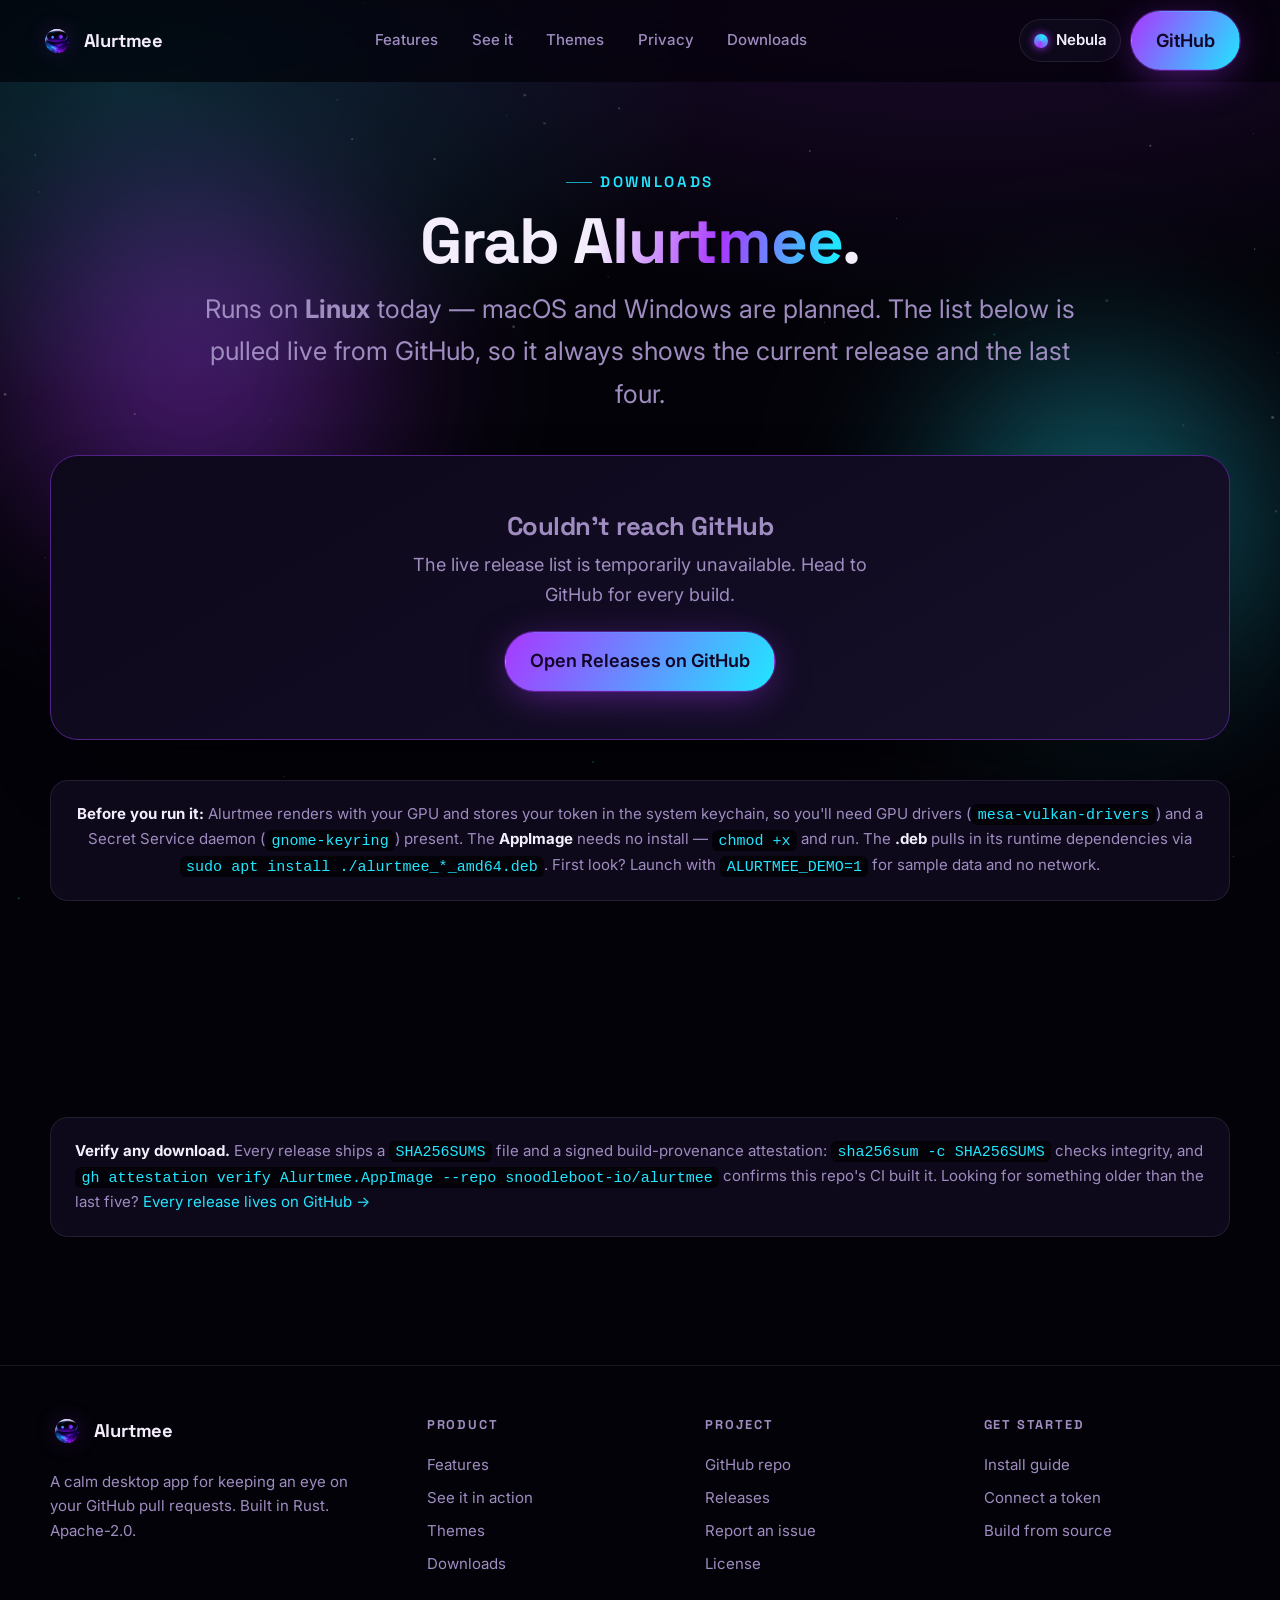
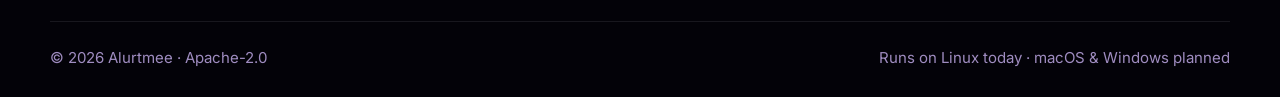
==== docs/downloads.html @ f8597722 "feat(site): add GitHub Pages marketing + downloads site A modern static site under docs/, themed on " ====
<!DOCTYPE html>
<html lang="en">
<head>
  <meta charset="UTF-8" />
  <meta name="viewport" content="width=device-width, initial-scale=1.0" />
  <title>Download Alurtmee — current &amp; previous versions</title>
  <meta name="description" content="Download Alurtmee for Linux — AppImage or .deb. Always shows the current release plus the last four versions, pulled live from GitHub." />
  <meta name="theme-color" content="#030208" />
  <link rel="icon" type="image/png" href="assets/img/logo-128.png" />
  <link rel="apple-touch-icon" href="assets/img/logo-128.png" />

  <meta property="og:type" content="website" />
  <meta property="og:title" content="Download Alurtmee" />
  <meta property="og:description" content="Grab the current release plus the last four versions — AppImage or .deb, for Linux." />
  <meta property="og:image" content="assets/img/logo.png" />

  <link rel="preconnect" href="https://fonts.googleapis.com" />
  <link rel="preconnect" href="https://fonts.gstatic.com" crossorigin />
  <link rel="preconnect" href="https://api.github.com" />
  <link href="https://fonts.googleapis.com/css2?family=Inter:wght@400;500;600;700&family=Space+Grotesk:wght@500;600;700&display=swap" rel="stylesheet" />
  <link rel="stylesheet" href="assets/css/styles.css" />
  <script src="assets/js/main.js" defer></script>
  <script src="assets/js/downloads.js" defer></script>
</head>
<body>
  <div class="cosmos" aria-hidden="true"></div>
  <canvas class="stars" aria-hidden="true"></canvas>

  <!-- ============ NAV ============ -->
  <header class="nav">
    <a class="brand" href="index.html" aria-label="Alurtmee home">
      <img src="assets/img/logo-128.png" alt="" />
      <span>Alurtmee</span>
    </a>
    <nav class="nav-links" aria-label="Primary">
      <a href="index.html#features">Features</a>
      <a href="index.html#showcase">See it</a>
      <a href="index.html#themes">Themes</a>
      <a href="index.html#privacy">Privacy</a>
      <a href="downloads.html" aria-current="page">Downloads</a>
    </nav>
    <div class="nav-actions">
      <details class="theme-switch">
        <summary aria-label="Switch theme">
          <span class="swatch" aria-hidden="true"></span>
          <span data-theme-label>Nebula</span>
        </summary>
        <div class="theme-menu" role="menu" aria-label="Theme">
          <button class="theme-opt" role="menuitemradio" data-theme-opt="nebula"><span class="dot" style="background:#030208"></span><span class="name">Nebula</span><svg class="check" width="16" height="16" viewBox="0 0 24 24" fill="none" stroke="currentColor" stroke-width="2.5" stroke-linecap="round" stroke-linejoin="round"><path d="M20 6 9 17l-5-5"/></svg></button>
          <button class="theme-opt" role="menuitemradio" data-theme-opt="aurora"><span class="dot" style="background:#080b0b"></span><span class="name">Aurora</span><svg class="check" width="16" height="16" viewBox="0 0 24 24" fill="none" stroke="currentColor" stroke-width="2.5" stroke-linecap="round" stroke-linejoin="round"><path d="M20 6 9 17l-5-5"/></svg></button>
          <button class="theme-opt" role="menuitemradio" data-theme-opt="velvet"><span class="dot" style="background:#0a080e"></span><span class="name">Velvet</span><svg class="check" width="16" height="16" viewBox="0 0 24 24" fill="none" stroke="currentColor" stroke-width="2.5" stroke-linecap="round" stroke-linejoin="round"><path d="M20 6 9 17l-5-5"/></svg></button>
          <button class="theme-opt" role="menuitemradio" data-theme-opt="synthwave"><span class="dot" style="background:#0a0710"></span><span class="name">Synthwave</span><svg class="check" width="16" height="16" viewBox="0 0 24 24" fill="none" stroke="currentColor" stroke-width="2.5" stroke-linecap="round" stroke-linejoin="round"><path d="M20 6 9 17l-5-5"/></svg></button>
          <button class="theme-opt" role="menuitemradio" data-theme-opt="voltage"><span class="dot" style="background:#020301"></span><span class="name">Voltage</span><svg class="check" width="16" height="16" viewBox="0 0 24 24" fill="none" stroke="currentColor" stroke-width="2.5" stroke-linecap="round" stroke-linejoin="round"><path d="M20 6 9 17l-5-5"/></svg></button>
          <button class="theme-opt" role="menuitemradio" data-theme-opt="ionix"><span class="dot" style="background:#03050b"></span><span class="name">Ionix</span><svg class="check" width="16" height="16" viewBox="0 0 24 24" fill="none" stroke="currentColor" stroke-width="2.5" stroke-linecap="round" stroke-linejoin="round"><path d="M20 6 9 17l-5-5"/></svg></button>
        </div>
      </details>
      <a class="btn btn-primary hide-sm" href="https://github.com/snoodleboot-io/alurtmee" target="_blank" rel="noopener">GitHub</a>
      <button class="nav-toggle" aria-label="Menu" aria-expanded="false">
        <svg viewBox="0 0 24 24" fill="none" stroke="currentColor" stroke-width="2" stroke-linecap="round"><path d="M4 7h16M4 12h16M4 17h16"/></svg>
      </button>
    </div>
  </header>

  <main>
    <section class="dl-hero wrap">
      <span class="eyebrow" style="justify-content:center">Downloads</span>
      <h1>Grab <span class="gradient-text">Alurtmee</span>.</h1>
      <p class="lede" style="margin-inline:auto">Runs on <b>Linux</b> today — macOS and Windows are planned. The list below is pulled live from GitHub, so it always shows the current release and the last four.</p>

      <!-- Current release (filled by downloads.js) -->
      <div class="dl-latest" id="dl-latest" aria-live="polite">
        <div style="padding:1.6rem;display:grid;gap:1rem">
          <div class="dl-skeleton" style="height:34px;width:240px"></div>
          <div class="dl-skeleton"></div>
        </div>
      </div>

      <!-- Requirements + verify -->
      <div class="dl-note">
        <strong style="color:var(--text)">Before you run it:</strong>
        Alurtmee renders with your GPU and stores your token in the system keychain, so you'll need
        GPU drivers (<code>mesa-vulkan-drivers</code>) and a Secret Service daemon (<code>gnome-keyring</code>) present.
        The <strong style="color:var(--text)">AppImage</strong> needs no install — <code>chmod +x</code> and run.
        The <strong style="color:var(--text)">.deb</strong> pulls in its runtime dependencies via
        <code>sudo apt install ./alurtmee_*_amd64.deb</code>.
        First look? Launch with <code>ALURTMEE_DEMO=1</code> for sample data and no network.
      </div>
    </section>

    <!-- All versions list -->
    <section class="wrap" style="padding-top:0">
      <div class="dl-list" id="dl-list" aria-live="polite">
        <div class="dl-skeleton"></div>
        <div class="dl-skeleton"></div>
        <div class="dl-skeleton"></div>
      </div>

      <div class="dl-note">
        <strong style="color:var(--text)">Verify any download.</strong>
        Every release ships a <code>SHA256SUMS</code> file and a signed build-provenance attestation:
        <code>sha256sum -c SHA256SUMS</code> checks integrity, and
        <code>gh attestation verify Alurtmee.AppImage --repo snoodleboot-io/alurtmee</code>
        confirms this repo's CI built it.
        Looking for something older than the last five?
        <a href="https://github.com/snoodleboot-io/alurtmee/releases" target="_blank" rel="noopener" style="color:var(--accent-2)">Every release lives on GitHub →</a>
      </div>
    </section>
  </main>

  <footer>
    <div class="wrap">
      <div class="foot-grid">
        <div class="foot-brand">
          <a class="brand" href="index.html"><img src="assets/img/logo-128.png" alt="" /><span>Alurtmee</span></a>
          <p>A calm desktop app for keeping an eye on your GitHub pull requests. Built in Rust. Apache-2.0.</p>
        </div>
        <div class="foot-col">
          <h4>Product</h4>
          <a href="index.html#features">Features</a>
          <a href="index.html#showcase">See it in action</a>
          <a href="index.html#themes">Themes</a>
          <a href="downloads.html">Downloads</a>
        </div>
        <div class="foot-col">
          <h4>Project</h4>
          <a href="https://github.com/snoodleboot-io/alurtmee" target="_blank" rel="noopener">GitHub repo</a>
          <a href="https://github.com/snoodleboot-io/alurtmee/releases" target="_blank" rel="noopener">Releases</a>
          <a href="https://github.com/snoodleboot-io/alurtmee/issues" target="_blank" rel="noopener">Report an issue</a>
          <a href="https://github.com/snoodleboot-io/alurtmee/blob/main/LICENSE" target="_blank" rel="noopener">License</a>
        </div>
        <div class="foot-col">
          <h4>Get started</h4>
          <a href="https://github.com/snoodleboot-io/alurtmee#installing" target="_blank" rel="noopener">Install guide</a>
          <a href="https://github.com/snoodleboot-io/alurtmee#getting-connected" target="_blank" rel="noopener">Connect a token</a>
          <a href="https://github.com/snoodleboot-io/alurtmee#option-c--build-from-source" target="_blank" rel="noopener">Build from source</a>
        </div>
      </div>
      <div class="foot-bottom">
        <span>© <span data-year>2026</span> Alurtmee · Apache-2.0</span>
        <span>Runs on Linux today · macOS &amp; Windows planned</span>
      </div>
    </div>
  </footer>
</body>
</html>
---- docs/assets/css/styles.css ----
/* ============================================================================
   Alurtmee — site styles
   A modern, neon-on-void aesthetic pulled straight from the mascot orb.
   Theming mirrors the app's six in-app skins (theme.rs) via [data-theme].
   ========================================================================= */

/* ---- Design tokens ------------------------------------------------------ */
:root {
  /* Default skin = Nebula (the brand theme), values from crates/app/src/theme.rs */
  --bg: #030208;
  --surface: #0d081a;
  --surface-2: #150f29;
  --border: #3a1c68;
  --text: #f4eefc;
  --muted: #9f8cc0;
  --accent: #a838ff;
  --accent-2: #21e6ff;
  --accent-text: #120426;
  --gold: #f2c762;
  --green: #5fde9e;
  --red: #ff5d6c;

  /* Derived */
  --accent-soft: color-mix(in srgb, var(--accent) 18%, transparent);
  --accent-2-soft: color-mix(in srgb, var(--accent-2) 16%, transparent);
  --glass: color-mix(in srgb, var(--surface) 70%, transparent);
  --glass-border: color-mix(in srgb, var(--accent) 22%, var(--border));
  --hairline: color-mix(in srgb, var(--text) 9%, transparent);

  /* Type — fluid */
  --font: "Inter", "Segoe UI", system-ui, -apple-system, BlinkMacSystemFont, sans-serif;
  --font-display: "Space Grotesk", var(--font);
  --step--1: clamp(0.83rem, 0.78rem + 0.2vw, 0.95rem);
  --step-0: clamp(1rem, 0.95rem + 0.25vw, 1.13rem);
  --step-1: clamp(1.25rem, 1.1rem + 0.7vw, 1.6rem);
  --step-2: clamp(1.7rem, 1.4rem + 1.4vw, 2.5rem);
  --step-3: clamp(2.3rem, 1.7rem + 2.9vw, 4rem);
  --step-4: clamp(3rem, 2rem + 5vw, 6.5rem);

  /* Space + shape */
  --radius: 18px;
  --radius-lg: 28px;
  --radius-sm: 12px;
  --maxw: 1180px;
  --gut: clamp(1.1rem, 4vw, 2.5rem);
  --ease: cubic-bezier(0.22, 1, 0.36, 1);

  /* Glows */
  --glow-accent: 0 0 0 1px color-mix(in srgb, var(--accent) 40%, transparent),
                 0 8px 40px -8px color-mix(in srgb, var(--accent) 55%, transparent);
  --glow-2: 0 0 60px -10px color-mix(in srgb, var(--accent-2) 50%, transparent);

  color-scheme: dark;
}

/* ---- Per-skin overrides (data-theme on <html>) -------------------------- */
[data-theme="aurora"] {
  --bg: #080b0b; --surface: #101816; --surface-2: #16221f; --border: #1f302d;
  --text: #eaf3ef; --muted: #86a39b; --accent: #2fe0c4; --accent-2: #5ad0ff;
  --accent-text: #042019; --gold: #f3cf73; --green: #5fd99a; --red: #f76d6d;
}
[data-theme="velvet"] {
  --bg: #0a080e; --surface: #15121d; --surface-2: #1e1a29; --border: #2a2338;
  --text: #f1ecf7; --muted: #a294b4; --accent: #cf95ff; --accent-2: #ff79d9;
  --accent-text: #1b0f29; --gold: #f0c674; --green: #7ad99a; --red: #f76d6d;
}
[data-theme="synthwave"] {
  --bg: #0a0710; --surface: #160f1d; --surface-2: #20162b; --border: #2e1f3a;
  --text: #f6eef7; --muted: #a98fb0; --accent: #ff45e0; --accent-2: #2ad4ff;
  --accent-text: #21041c; --gold: #f3cf6a; --green: #56e0a0; --red: #ff5d6c;
}
[data-theme="voltage"] {
  --bg: #020301; --surface: #070903; --surface-2: #0e1307; --border: #26311b;
  --text: #eef4e7; --muted: #8b977d; --accent: #b6ff3a; --accent-2: #2ee6c0;
  --accent-text: #16210a; --gold: #f0c560; --green: #52d98a; --red: #ff5d6c;
}
[data-theme="ionix"] {
  --bg: #03050b; --surface: #0b101e; --surface-2: #11182e; --border: #2b265c;
  --text: #e9f2fb; --muted: #8c96be; --accent: #28ecff; --accent-2: #b14dff;
  --accent-text: #021a21; --gold: #f3cf6a; --green: #57e0a0; --red: #ff5d6c;
}

/* ---- Reset -------------------------------------------------------------- */
*, *::before, *::after { box-sizing: border-box; }
* { margin: 0; }
html { -webkit-text-size-adjust: 100%; scroll-behavior: smooth; }
@media (prefers-reduced-motion: reduce) {
  html { scroll-behavior: auto; }
  *, *::before, *::after { animation-duration: 0.001ms !important; animation-iteration-count: 1 !important; transition-duration: 0.001ms !important; }
}
body {
  font-family: var(--font);
  font-size: var(--step-0);
  line-height: 1.65;
  color: var(--text);
  background: var(--bg);
  -webkit-font-smoothing: antialiased;
  text-rendering: optimizeLegibility;
  overflow-x: hidden;
  transition: background 0.6s var(--ease), color 0.6s var(--ease);
}
img, svg, video { display: block; max-width: 100%; }
a { color: inherit; text-decoration: none; }
button { font: inherit; color: inherit; cursor: pointer; }
:focus-visible { outline: 2px solid var(--accent-2); outline-offset: 3px; border-radius: 6px; }
::selection { background: var(--accent); color: var(--accent-text); }

/* ---- Animated cosmic backdrop ------------------------------------------ */
.cosmos {
  position: fixed; inset: 0; z-index: -2; overflow: hidden; pointer-events: none;
  background:
    radial-gradient(120% 80% at 75% -10%, var(--accent-soft), transparent 55%),
    radial-gradient(90% 70% at 10% 10%, var(--accent-2-soft), transparent 50%),
    var(--bg);
  transition: background 0.6s var(--ease);
}
.cosmos::before,
.cosmos::after {
  content: ""; position: absolute; border-radius: 50%;
  filter: blur(70px); opacity: 0.5; mix-blend-mode: screen;
}
.cosmos::before {
  width: 46vw; height: 46vw; left: -8vw; top: 8vh;
  background: radial-gradient(circle, var(--accent), transparent 65%);
  animation: drift1 26s ease-in-out infinite alternate;
}
.cosmos::after {
  width: 40vw; height: 40vw; right: -6vw; top: 30vh;
  background: radial-gradient(circle, var(--accent-2), transparent 65%);
  animation: drift2 32s ease-in-out infinite alternate;
}
.stars { position: fixed; inset: 0; z-index: -1; pointer-events: none; opacity: 0.55; }
@keyframes drift1 { to { transform: translate(18vw, 12vh) scale(1.25); } }
@keyframes drift2 { to { transform: translate(-14vw, -10vh) scale(1.2); } }

/* ---- Layout primitives -------------------------------------------------- */
.wrap { width: min(100% - calc(var(--gut) * 2), var(--maxw)); margin-inline: auto; }
section { position: relative; padding-block: clamp(4rem, 10vw, 8rem); }
.eyebrow {
  display: inline-flex; align-items: center; gap: 0.5rem;
  font-family: var(--font-display); font-size: var(--step--1); font-weight: 600;
  letter-spacing: 0.18em; text-transform: uppercase; color: var(--accent-2);
}
.eyebrow::before { content: ""; width: 26px; height: 1px; background: currentColor; opacity: 0.7; }
h1, h2, h3 { font-family: var(--font-display); line-height: 1.05; font-weight: 700; letter-spacing: -0.02em; }
h2.section-title { font-size: var(--step-3); margin-block: 0.6rem 0.4rem; }
.lede { color: var(--muted); font-size: var(--step-1); max-width: 56ch; }
.gradient-text {
  background: linear-gradient(100deg, var(--text) 10%, var(--accent) 55%, var(--accent-2) 95%);
  -webkit-background-clip: text; background-clip: text; color: transparent;
}

/* ---- Buttons ------------------------------------------------------------ */
.btn {
  --pad: 0.85rem 1.5rem;
  display: inline-flex; align-items: center; gap: 0.55rem;
  padding: var(--pad); border-radius: 999px; font-weight: 600;
  border: 1px solid transparent; position: relative; isolation: isolate;
  transition: transform 0.3s var(--ease), box-shadow 0.3s var(--ease), background 0.3s var(--ease);
  white-space: nowrap;
}
.btn svg { width: 1.15em; height: 1.15em; }
.btn-primary {
  background: linear-gradient(120deg, var(--accent), var(--accent-2));
  color: var(--accent-text); box-shadow: var(--glow-accent);
}
.btn-primary:hover { transform: translateY(-2px); box-shadow: var(--glow-accent), 0 16px 50px -12px var(--accent); }
.btn-ghost { background: var(--glass); border-color: var(--glass-border); color: var(--text); backdrop-filter: blur(12px); }
.btn-ghost:hover { transform: translateY(-2px); border-color: var(--accent); box-shadow: var(--glow-2); }
.btn-lg { --pad: 1.05rem 1.9rem; font-size: var(--step-0); }

/* ---- Navbar ------------------------------------------------------------- */
.nav {
  position: sticky; top: 0; z-index: 50;
  display: flex; align-items: center; justify-content: space-between; gap: 1rem;
  padding: 0.7rem var(--gut);
  background: color-mix(in srgb, var(--bg) 72%, transparent);
  backdrop-filter: blur(16px) saturate(140%);
  border-bottom: 1px solid transparent;
  transition: border-color 0.4s var(--ease), background 0.4s var(--ease);
}
.nav.scrolled { border-bottom-color: var(--hairline); }
.brand { display: inline-flex; align-items: center; gap: 0.6rem; font-family: var(--font-display); font-weight: 700; font-size: 1.15rem; letter-spacing: -0.01em; }
.brand img { width: 34px; height: 34px; filter: drop-shadow(0 0 10px var(--accent-soft)); }
.nav-links { display: flex; align-items: center; gap: 0.4rem; }
.nav-links a { padding: 0.5rem 0.85rem; border-radius: 999px; color: var(--muted); font-size: var(--step--1); font-weight: 500; transition: color 0.25s, background 0.25s; }
.nav-links a:hover { color: var(--text); background: var(--surface); }
.nav-actions { display: flex; align-items: center; gap: 0.6rem; }
.nav-toggle { display: none; background: var(--surface); border: 1px solid var(--hairline); border-radius: 10px; padding: 0.5rem; }
.nav-toggle svg { width: 22px; height: 22px; }

/* ---- Theme switcher ----------------------------------------------------- */
.theme-switch { position: relative; }
.theme-switch summary {
  list-style: none; display: inline-flex; align-items: center; gap: 0.5rem;
  padding: 0.5rem 0.85rem; border-radius: 999px; font-size: var(--step--1); font-weight: 600;
  background: var(--surface); border: 1px solid var(--hairline); transition: border-color 0.25s, box-shadow 0.25s;
}
.theme-switch summary::-webkit-details-marker { display: none; }
.theme-switch summary:hover { border-color: var(--accent); box-shadow: var(--glow-2); }
.swatch { width: 14px; height: 14px; border-radius: 50%; background: conic-gradient(from 200deg, var(--accent), var(--accent-2), var(--accent)); box-shadow: 0 0 8px var(--accent); }
.theme-menu {
  position: absolute; right: 0; top: calc(100% + 0.6rem); z-index: 60;
  width: 230px; padding: 0.5rem; border-radius: 16px;
  background: var(--glass); backdrop-filter: blur(20px) saturate(150%);
  border: 1px solid var(--glass-border); box-shadow: 0 24px 60px -20px #000;
  display: grid; gap: 2px;
}
.theme-opt {
  display: flex; align-items: center; gap: 0.7rem; width: 100%; text-align: left;
  padding: 0.55rem 0.7rem; border-radius: 10px; background: transparent; border: 0; color: var(--text);
  font-size: var(--step--1); transition: background 0.2s;
}
.theme-opt:hover { background: var(--surface-2); }
.theme-opt[aria-checked="true"] { background: var(--surface-2); }
.theme-opt .dot { width: 26px; height: 14px; border-radius: 999px; flex: none; position: relative; }
.theme-opt .dot::before, .theme-opt .dot::after { content: ""; position: absolute; top: 50%; width: 8px; height: 8px; border-radius: 50%; transform: translateY(-50%); }
.theme-opt .dot::before { left: 2px; }
.theme-opt .dot::after { right: 2px; }
.theme-opt .name { flex: 1; font-weight: 600; }
.theme-opt .check { opacity: 0; color: var(--accent-2); }
.theme-opt[aria-checked="true"] .check { opacity: 1; }

/* ---- Hero --------------------------------------------------------------- */
.hero { padding-top: clamp(2rem, 6vw, 4.5rem); padding-bottom: clamp(3rem, 8vw, 6rem); }
.hero-grid { display: grid; grid-template-columns: 1.05fr 0.95fr; align-items: center; gap: clamp(2rem, 5vw, 4rem); }
.hero-copy { max-width: 36rem; }
.hero h1 { font-size: var(--step-4); margin-block: 1rem 1.2rem; }
.hero .lede { margin-bottom: 2rem; }
.hero-cta { display: flex; flex-wrap: wrap; gap: 0.8rem; align-items: center; }
.hero-meta { margin-top: 1.6rem; display: flex; flex-wrap: wrap; gap: 0.5rem 1.4rem; color: var(--muted); font-size: var(--step--1); }
.hero-meta span { display: inline-flex; align-items: center; gap: 0.45rem; }
.hero-meta .ok { color: var(--green); }

.pill {
  display: inline-flex; align-items: center; gap: 0.5rem; padding: 0.4rem 0.9rem;
  border-radius: 999px; font-size: var(--step--1); font-weight: 600;
  background: var(--surface); border: 1px solid var(--glass-border); color: var(--muted);
}
.pill .dot-live { width: 8px; height: 8px; border-radius: 50%; background: var(--green); box-shadow: 0 0 0 0 var(--green); animation: pulse 2.4s infinite; }
@keyframes pulse { 0% { box-shadow: 0 0 0 0 color-mix(in srgb, var(--green) 70%, transparent); } 70% { box-shadow: 0 0 0 9px transparent; } 100% { box-shadow: 0 0 0 0 transparent; } }

/* Orb */
.orb-stage { position: relative; display: grid; place-items: center; aspect-ratio: 1; }
.orb-stage::before {
  content: ""; position: absolute; inset: 8%; border-radius: 50%;
  background: radial-gradient(circle at 50% 45%, var(--accent), transparent 62%);
  filter: blur(45px); opacity: 0.7; animation: breathe 7s var(--ease) infinite;
}
.orb {
  position: relative; width: 86%; aspect-ratio: 1; border-radius: 50%;
  mix-blend-mode: lighten; /* drops the orb's pure-black backdrop on dark themes */
  animation: float 8s var(--ease) infinite;
  will-change: transform;
}
.orb-ring { position: absolute; inset: 0; border-radius: 50%; border: 1px solid var(--accent-soft); }
.orb-ring.r2 { inset: -7%; border-color: var(--accent-2-soft); animation: spin 40s linear infinite; }
.orb-ring.r3 { inset: -15%; border-style: dashed; border-color: color-mix(in srgb, var(--accent) 14%, transparent); animation: spin 70s linear infinite reverse; }
@keyframes float { 0%, 100% { transform: translateY(-1.4%); } 50% { transform: translateY(1.4%); } }
@keyframes breathe { 0%, 100% { opacity: 0.45; transform: scale(0.97); } 50% { opacity: 0.8; transform: scale(1.04); } }
@keyframes spin { to { transform: rotate(360deg); } }

/* Marquee of repo / status chips floating near the orb */
.orb-chip {
  position: absolute; display: inline-flex; align-items: center; gap: 0.4rem;
  padding: 0.4rem 0.7rem; border-radius: 12px; font-size: 0.78rem; font-weight: 600;
  background: var(--glass); backdrop-filter: blur(10px); border: 1px solid var(--glass-border);
  box-shadow: 0 10px 30px -12px #000; white-space: nowrap; animation: float 9s var(--ease) infinite;
}
.orb-chip .s { width: 8px; height: 8px; border-radius: 50%; }
.orb-chip.c1 { top: 6%; left: -4%; animation-delay: -1s; }
.orb-chip.c2 { top: 38%; right: -8%; animation-delay: -3.5s; }
.orb-chip.c3 { bottom: 8%; left: 2%; animation-delay: -5s; }
.s-green { background: var(--green); box-shadow: 0 0 8px var(--green); }
.s-red { background: var(--red); box-shadow: 0 0 8px var(--red); }
.s-gold { background: var(--gold); box-shadow: 0 0 8px var(--gold); }

/* ---- Trust strip -------------------------------------------------------- */
.trust { padding-block: 2rem; border-block: 1px solid var(--hairline); }
.trust-row { display: flex; flex-wrap: wrap; align-items: center; justify-content: center; gap: 1rem 2.4rem; color: var(--muted); font-size: var(--step--1); }
.trust-row b { color: var(--text); font-weight: 700; }
.trust-row .sep { width: 5px; height: 5px; border-radius: 50%; background: var(--accent); opacity: 0.6; }

/* ---- Section heading block --------------------------------------------- */
.head { max-width: 60ch; margin-bottom: clamp(2rem, 5vw, 3.5rem); }
.head.center { margin-inline: auto; text-align: center; }

/* ---- Feature bento ------------------------------------------------------ */
.bento { display: grid; grid-template-columns: repeat(6, 1fr); gap: 1.1rem; }
.card {
  position: relative; padding: 1.6rem; border-radius: var(--radius);
  background: linear-gradient(160deg, var(--surface), var(--surface-2));
  border: 1px solid var(--hairline); overflow: hidden;
  transition: transform 0.4s var(--ease), border-color 0.4s var(--ease), box-shadow 0.4s var(--ease);
}
.card::after {
  content: ""; position: absolute; inset: 0; border-radius: inherit; pointer-events: none;
  background: radial-gradient(40rem 18rem at var(--mx, 50%) var(--my, 0%), var(--accent-soft), transparent 45%);
  opacity: 0; transition: opacity 0.4s;
}
.card:hover { transform: translateY(-4px); border-color: var(--glass-border); box-shadow: 0 24px 60px -30px #000; }
.card:hover::after { opacity: 1; }
.card .ico { width: 46px; height: 46px; display: grid; place-items: center; border-radius: 12px; margin-bottom: 1rem; background: var(--accent-soft); color: var(--accent-2); border: 1px solid var(--glass-border); }
.card .ico svg { width: 24px; height: 24px; }
.card h3 { font-size: var(--step-1); margin-bottom: 0.5rem; }
.card p { color: var(--muted); }
.card.span-3 { grid-column: span 3; }
.card.span-2 { grid-column: span 2; }
.card.span-4 { grid-column: span 4; }
.card.feature { grid-column: span 2; }

/* A taglist inside cards */
.taglist { display: flex; flex-wrap: wrap; gap: 0.4rem; margin-top: 1rem; }
.tag { font-size: 0.78rem; font-weight: 600; padding: 0.25rem 0.6rem; border-radius: 8px; border: 1px solid var(--glass-border); color: var(--muted); }
.tag.bot { color: var(--accent-2); } .tag.human { color: var(--green); }
.tag.sec { color: var(--gold); border-color: color-mix(in srgb, var(--gold) 45%, transparent); }

/* Mini PR row mock inside the big card */
.pr-mock { display: grid; gap: 0.6rem; margin-top: 1.2rem; }
.pr-row {
  display: grid; grid-template-columns: auto 1fr auto; align-items: center; gap: 0.8rem;
  padding: 0.75rem 0.9rem; border-radius: 12px; background: var(--bg);
  border: 1px solid var(--hairline); position: relative;
}
.pr-row.sec { border-left: 3px solid var(--gold); }
.pr-row .ci { width: 10px; height: 10px; border-radius: 50%; }
.pr-row .t { font-weight: 600; font-size: 0.92rem; }
.pr-row .by { color: var(--muted); font-size: 0.8rem; }
.pr-row .kind { font-size: 0.72rem; font-weight: 700; padding: 0.2rem 0.5rem; border-radius: 6px; border: 1px solid var(--glass-border); color: var(--muted); }

/* ---- How it works ------------------------------------------------------- */
.steps { display: grid; grid-template-columns: repeat(3, 1fr); gap: 1.2rem; counter-reset: step; }
.step { position: relative; padding: 1.8rem 1.5rem; border-radius: var(--radius); background: var(--surface); border: 1px solid var(--hairline); }
.step::before {
  counter-increment: step; content: counter(step, decimal-leading-zero);
  font-family: var(--font-display); font-size: 1rem; font-weight: 700; color: var(--accent-text);
  display: grid; place-items: center; width: 38px; height: 38px; border-radius: 10px;
  background: linear-gradient(120deg, var(--accent), var(--accent-2)); box-shadow: var(--glow-accent); margin-bottom: 1rem;
}
.step h3 { font-size: var(--step-1); margin-bottom: 0.4rem; }
.step p { color: var(--muted); font-size: var(--step--1); }

/* ---- Showcase (video) --------------------------------------------------- */
.showcase-grid { display: grid; grid-template-columns: 0.9fr 1.1fr; align-items: center; gap: clamp(2rem, 5vw, 4rem); }
.video-frame {
  position: relative; border-radius: var(--radius-lg); overflow: hidden;
  border: 1px solid var(--glass-border); box-shadow: 0 40px 90px -40px #000, var(--glow-2);
  background: var(--surface);
}
.video-frame video { width: 100%; aspect-ratio: 1; object-fit: cover; }
.video-frame .bar { position: absolute; top: 0; left: 0; right: 0; height: 34px; display: flex; align-items: center; gap: 6px; padding: 0 12px; background: color-mix(in srgb, var(--bg) 55%, transparent); backdrop-filter: blur(8px); }
.video-frame .bar i { width: 10px; height: 10px; border-radius: 50%; background: var(--muted); opacity: 0.5; }
.facts { display: grid; gap: 1.1rem; }
.fact { display: flex; gap: 0.9rem; align-items: flex-start; }
.fact .fi { flex: none; width: 40px; height: 40px; border-radius: 11px; display: grid; place-items: center; background: var(--accent-soft); color: var(--accent-2); border: 1px solid var(--glass-border); }
.fact .fi svg { width: 20px; height: 20px; }
.fact h3 { font-size: var(--step-0); font-family: var(--font); font-weight: 700; }
.fact p { color: var(--muted); font-size: var(--step--1); }

/* ---- Themes gallery ----------------------------------------------------- */
.theme-gallery { display: grid; grid-template-columns: repeat(3, 1fr); gap: 1.1rem; }
.theme-card {
  border-radius: var(--radius); overflow: hidden; border: 1px solid var(--hairline);
  cursor: pointer; transition: transform 0.35s var(--ease), border-color 0.35s, box-shadow 0.35s;
  text-align: left; padding: 0; background: var(--surface);
}
.theme-card:hover { transform: translateY(-4px); }
.theme-card[aria-pressed="true"] { border-color: var(--tc-accent); box-shadow: 0 0 0 1px var(--tc-accent), 0 18px 50px -24px var(--tc-accent); }
.theme-preview { height: 130px; position: relative; overflow: hidden; }
.theme-preview .mini-orb { position: absolute; width: 70px; height: 70px; border-radius: 50%; right: 14px; bottom: -18px; background: radial-gradient(circle at 40% 35%, var(--tc-accent2), var(--tc-accent) 55%, #000 100%); box-shadow: 0 0 30px var(--tc-accent); }
.theme-preview .mini-orb::before, .theme-preview .mini-orb::after { content: ""; position: absolute; top: 28%; width: 12px; height: 12px; border-radius: 50%; }
.theme-preview .mini-orb::before { left: 22%; background: var(--tc-accent2); box-shadow: 0 0 8px var(--tc-accent2); }
.theme-preview .mini-orb::after { right: 22%; background: var(--tc-accent); box-shadow: 0 0 8px var(--tc-accent); }
.theme-preview .mini-row { position: absolute; left: 14px; height: 12px; border-radius: 4px; background: color-mix(in srgb, var(--tc-text) 80%, transparent); opacity: 0.18; }
.theme-preview .mini-row.a { top: 22px; width: 120px; }
.theme-preview .mini-row.b { top: 42px; width: 90px; background: var(--tc-accent); opacity: 0.55; }
.theme-preview .mini-row.c { top: 62px; width: 140px; }
.theme-card .tmeta { display: flex; align-items: center; justify-content: space-between; padding: 0.9rem 1.1rem; }
.theme-card .tmeta b { font-family: var(--font-display); }
.theme-card .dots { display: flex; gap: 5px; }
.theme-card .dots i { width: 12px; height: 12px; border-radius: 50%; }

/* ---- Privacy / security ------------------------------------------------- */
.split { display: grid; grid-template-columns: 1fr 1fr; gap: clamp(1.5rem, 4vw, 3rem); align-items: center; }
.shield-list { display: grid; gap: 0.9rem; }
.shield-list li { list-style: none; display: flex; gap: 0.8rem; align-items: flex-start; color: var(--muted); }
.shield-list svg { flex: none; width: 22px; height: 22px; color: var(--green); margin-top: 2px; }
.shield-list b { color: var(--text); font-weight: 600; }
.code-card {
  border-radius: var(--radius); border: 1px solid var(--glass-border); overflow: hidden;
  background: var(--surface); box-shadow: 0 30px 70px -40px #000;
}
.code-card .bar { display: flex; align-items: center; gap: 6px; padding: 10px 14px; border-bottom: 1px solid var(--hairline); }
.code-card .bar i { width: 11px; height: 11px; border-radius: 50%; background: var(--muted); opacity: 0.4; }
.code-card .bar span { margin-left: auto; color: var(--muted); font-size: 0.78rem; font-family: ui-monospace, monospace; }
.code-card pre { margin: 0; padding: 1.1rem 1.2rem; overflow-x: auto; font-family: ui-monospace, "SF Mono", Menlo, monospace; font-size: 0.86rem; line-height: 1.8; }
.code-card pre .c { color: var(--muted); } .code-card pre .g { color: var(--green); } .code-card pre .a { color: var(--accent-2); } .code-card pre .k { color: var(--accent); }

/* ---- CTA band ----------------------------------------------------------- */
.cta-band { text-align: center; }
.cta-inner {
  position: relative; padding: clamp(2.5rem, 7vw, 5rem) var(--gut); border-radius: var(--radius-lg);
  background: linear-gradient(150deg, var(--surface), var(--surface-2));
  border: 1px solid var(--glass-border); overflow: hidden;
}
.cta-inner::before { content: ""; position: absolute; inset: 0; background: radial-gradient(70% 120% at 50% -10%, var(--accent-soft), transparent 60%); pointer-events: none; }
.cta-inner h2 { font-size: var(--step-3); position: relative; }
.cta-inner p { color: var(--muted); font-size: var(--step-1); max-width: 50ch; margin: 1rem auto 2rem; position: relative; }
.cta-inner .hero-cta { justify-content: center; position: relative; }

/* ---- Footer ------------------------------------------------------------- */
footer { border-top: 1px solid var(--hairline); padding-block: 3rem 2rem; }
.foot-grid { display: grid; grid-template-columns: 1.4fr 1fr 1fr 1fr; gap: 2rem; margin-bottom: 2.5rem; }
.foot-brand p { color: var(--muted); font-size: var(--step--1); margin-top: 0.8rem; max-width: 34ch; }
.foot-col h4 { font-size: 0.8rem; text-transform: uppercase; letter-spacing: 0.14em; color: var(--muted); margin-bottom: 0.9rem; font-family: var(--font-display); }
.foot-col a { display: block; color: var(--muted); padding: 0.25rem 0; font-size: var(--step--1); transition: color 0.2s; }
.foot-col a:hover { color: var(--accent-2); }
.foot-bottom { display: flex; flex-wrap: wrap; gap: 1rem; align-items: center; justify-content: space-between; padding-top: 1.5rem; border-top: 1px solid var(--hairline); color: var(--muted); font-size: var(--step--1); }

/* ---- Scroll reveal ------------------------------------------------------ */
.reveal { opacity: 0; transform: translateY(24px); transition: opacity 0.7s var(--ease), transform 0.7s var(--ease); }
.reveal.in { opacity: 1; transform: none; }
.reveal[data-d="1"] { transition-delay: 0.08s; }
.reveal[data-d="2"] { transition-delay: 0.16s; }
.reveal[data-d="3"] { transition-delay: 0.24s; }

/* ---- Downloads page ----------------------------------------------------- */
.dl-hero { text-align: center; padding-top: clamp(2.5rem, 7vw, 5rem); }
.dl-hero h1 { font-size: var(--step-3); margin-block: 0.8rem; }
.dl-latest {
  margin-top: 2.5rem; border-radius: var(--radius-lg); border: 1px solid var(--glass-border);
  background: linear-gradient(150deg, var(--surface), var(--surface-2)); overflow: hidden;
  box-shadow: 0 40px 100px -50px #000;
}
.dl-latest-top { display: flex; flex-wrap: wrap; gap: 1.2rem; align-items: center; justify-content: space-between; padding: clamp(1.5rem, 4vw, 2.4rem); }
.dl-latest-top .meta { text-align: left; }
.dl-latest .badge { display: inline-flex; align-items: center; gap: 0.45rem; padding: 0.3rem 0.7rem; border-radius: 999px; background: var(--accent-soft); color: var(--accent-2); border: 1px solid var(--glass-border); font-size: 0.78rem; font-weight: 700; letter-spacing: 0.05em; }
.dl-latest h2 { font-size: var(--step-2); margin-top: 0.6rem; }
.dl-latest .when { color: var(--muted); font-size: var(--step--1); margin-top: 0.3rem; }
.dl-assets { display: flex; flex-wrap: wrap; gap: 0.7rem; }
.asset-btn {
  display: flex; align-items: center; gap: 0.7rem; padding: 0.8rem 1.1rem; border-radius: 14px;
  background: var(--bg); border: 1px solid var(--glass-border); transition: transform 0.25s var(--ease), border-color 0.25s, box-shadow 0.25s; text-align: left;
}
.asset-btn:hover { transform: translateY(-2px); border-color: var(--accent); box-shadow: var(--glow-2); }
.asset-btn .ai { width: 34px; height: 34px; flex: none; display: grid; place-items: center; border-radius: 9px; background: var(--accent-soft); color: var(--accent-2); }
.asset-btn .ai svg { width: 20px; height: 20px; }
.asset-btn .al { display: grid; line-height: 1.2; }
.asset-btn .al b { font-size: 0.92rem; }
.asset-btn .al small { color: var(--muted); font-size: 0.75rem; }

.dl-list { margin-top: 3rem; display: grid; gap: 1rem; }
.dl-list h2 { font-size: var(--step-1); margin-bottom: 0.4rem; }
.release {
  border-radius: var(--radius); border: 1px solid var(--hairline); background: var(--surface);
  overflow: hidden; transition: border-color 0.3s;
}
.release:hover { border-color: var(--glass-border); }
.release summary { list-style: none; cursor: pointer; display: flex; flex-wrap: wrap; align-items: center; gap: 0.8rem 1.2rem; padding: 1.1rem 1.3rem; }
.release summary::-webkit-details-marker { display: none; }
.release summary .v { font-family: var(--font-display); font-weight: 700; font-size: var(--step-0); }
.release summary .tag-rel { font-size: 0.72rem; font-weight: 700; padding: 0.2rem 0.55rem; border-radius: 7px; border: 1px solid var(--glass-border); color: var(--muted); }
.release summary .tag-rel.cur { color: var(--accent-2); border-color: var(--glass-border); background: var(--accent-soft); }
.release summary .when { color: var(--muted); font-size: var(--step--1); }
.release summary .chev { margin-left: auto; transition: transform 0.3s; color: var(--muted); }
.release[open] summary .chev { transform: rotate(180deg); }
.release-body { padding: 0 1.3rem 1.3rem; display: grid; gap: 1rem; }
.release-body .notes { color: var(--muted); font-size: var(--step--1); white-space: pre-wrap; border-left: 2px solid var(--glass-border); padding-left: 1rem; max-height: 16rem; overflow: auto; }
.release-body .dl-assets { padding-top: 0.2rem; }
.dl-skeleton { height: 90px; border-radius: var(--radius); background: linear-gradient(100deg, var(--surface), var(--surface-2), var(--surface)); background-size: 200% 100%; animation: shimmer 1.4s infinite; }
@keyframes shimmer { to { background-position: -200% 0; } }
.dl-note { margin-top: 2.5rem; padding: 1.3rem 1.5rem; border-radius: var(--radius); background: var(--surface); border: 1px solid var(--hairline); color: var(--muted); font-size: var(--step--1); }
.dl-note code { font-family: ui-monospace, monospace; color: var(--accent-2); background: var(--bg); padding: 0.1rem 0.4rem; border-radius: 6px; }
.dl-empty { text-align: center; padding: 3rem 1rem; color: var(--muted); }

/* ---- Responsive --------------------------------------------------------- */
@media (max-width: 900px) {
  .hero-grid { grid-template-columns: 1fr; text-align: center; }
  .hero-copy { margin-inline: auto; }
  .hero-cta, .hero-meta { justify-content: center; }
  .orb-stage { max-width: 420px; margin-inline: auto; order: -1; }
  .showcase-grid, .split { grid-template-columns: 1fr; }
  .bento { grid-template-columns: repeat(2, 1fr); }
  .card.span-3, .card.span-2, .card.span-4, .card.feature { grid-column: span 2; }
  .steps { grid-template-columns: 1fr; }
  .theme-gallery { grid-template-columns: repeat(2, 1fr); }
  .foot-grid { grid-template-columns: 1fr 1fr; }
}
@media (max-width: 620px) {
  .nav-links { display: none; }
  .nav-toggle { display: grid; }
  .nav.open .nav-links {
    display: flex; flex-direction: column; align-items: stretch; position: absolute; top: 100%; left: 0; right: 0;
    padding: 0.8rem var(--gut) 1.2rem; background: color-mix(in srgb, var(--bg) 96%, transparent);
    backdrop-filter: blur(16px); border-bottom: 1px solid var(--hairline); gap: 0.2rem;
  }
  .bento, .theme-gallery, .foot-grid { grid-template-columns: 1fr; }
  .card.span-3, .card.span-2, .card.span-4, .card.feature { grid-column: span 1; }
  .hide-sm { display: none; }
}
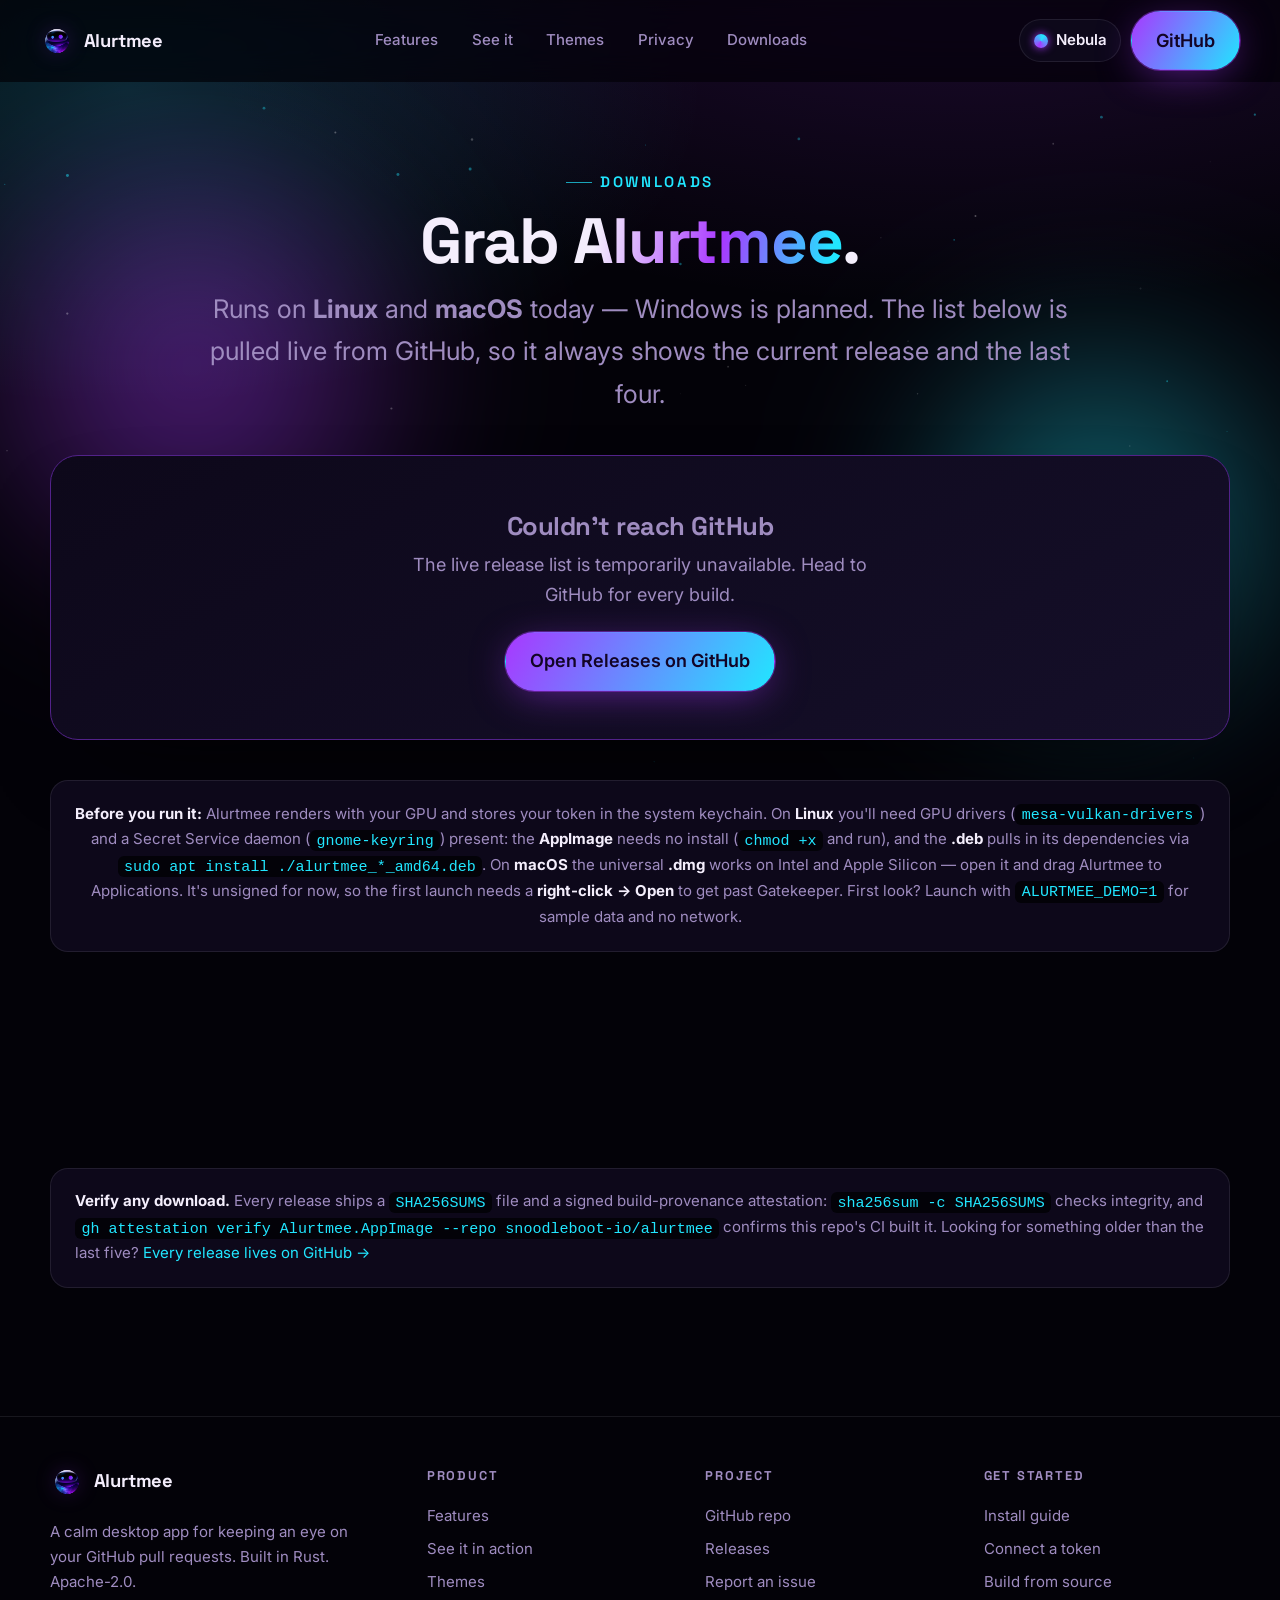
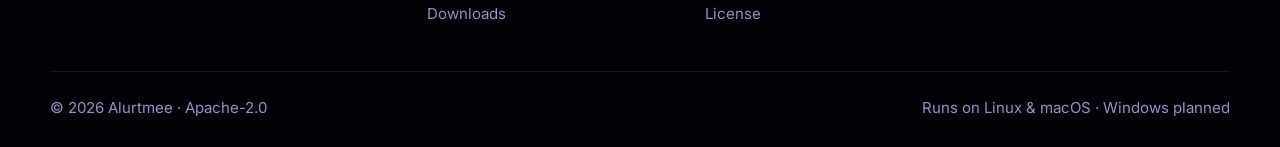
==== commit 4c2d96e7: "feat(ALRT-26): publish an unsigned universal macOS .dmg + advertise macOS on the site Turn the macOS" ====
--- a/docs/downloads.html
+++ b/docs/downloads.html
@@ -4,14 +4,14 @@
   <meta charset="UTF-8" />
   <meta name="viewport" content="width=device-width, initial-scale=1.0" />
   <title>Download Alurtmee — current &amp; previous versions</title>
-  <meta name="description" content="Download Alurtmee for Linux — AppImage or .deb. Always shows the current release plus the last four versions, pulled live from GitHub." />
+  <meta name="description" content="Download Alurtmee for Linux (AppImage or .deb) or macOS (universal .dmg). Always shows the current release plus the last four versions, pulled live from GitHub." />
   <meta name="theme-color" content="#030208" />
   <link rel="icon" type="image/png" href="assets/img/logo-128.png" />
   <link rel="apple-touch-icon" href="assets/img/logo-128.png" />
 
   <meta property="og:type" content="website" />
   <meta property="og:title" content="Download Alurtmee" />
-  <meta property="og:description" content="Grab the current release plus the last four versions — AppImage or .deb, for Linux." />
+  <meta property="og:description" content="Grab the current release plus the last four versions — Linux (AppImage or .deb) and macOS (universal .dmg)." />
   <meta property="og:image" content="assets/img/logo.png" />
 
   <link rel="preconnect" href="https://fonts.googleapis.com" />
@@ -65,7 +65,7 @@
     <section class="dl-hero wrap">
       <span class="eyebrow" style="justify-content:center">Downloads</span>
       <h1>Grab <span class="gradient-text">Alurtmee</span>.</h1>
-      <p class="lede" style="margin-inline:auto">Runs on <b>Linux</b> today — macOS and Windows are planned. The list below is pulled live from GitHub, so it always shows the current release and the last four.</p>
+      <p class="lede" style="margin-inline:auto">Runs on <b>Linux</b> and <b>macOS</b> today — Windows is planned. The list below is pulled live from GitHub, so it always shows the current release and the last four.</p>
 
       <!-- Current release (filled by downloads.js) -->
       <div class="dl-latest" id="dl-latest" aria-live="polite">
@@ -78,11 +78,15 @@
       <!-- Requirements + verify -->
       <div class="dl-note">
         <strong style="color:var(--text)">Before you run it:</strong>
-        Alurtmee renders with your GPU and stores your token in the system keychain, so you'll need
-        GPU drivers (<code>mesa-vulkan-drivers</code>) and a Secret Service daemon (<code>gnome-keyring</code>) present.
-        The <strong style="color:var(--text)">AppImage</strong> needs no install — <code>chmod +x</code> and run.
-        The <strong style="color:var(--text)">.deb</strong> pulls in its runtime dependencies via
+        Alurtmee renders with your GPU and stores your token in the system keychain.
+        On <strong style="color:var(--text)">Linux</strong> you'll need GPU drivers (<code>mesa-vulkan-drivers</code>)
+        and a Secret Service daemon (<code>gnome-keyring</code>) present: the
+        <strong style="color:var(--text)">AppImage</strong> needs no install (<code>chmod +x</code> and run), and the
+        <strong style="color:var(--text)">.deb</strong> pulls in its dependencies via
         <code>sudo apt install ./alurtmee_*_amd64.deb</code>.
+        On <strong style="color:var(--text)">macOS</strong> the universal <strong style="color:var(--text)">.dmg</strong>
+        works on Intel and Apple Silicon — open it and drag Alurtmee to Applications. It's unsigned for now,
+        so the first launch needs a <strong style="color:var(--text)">right-click → Open</strong> to get past Gatekeeper.
         First look? Launch with <code>ALURTMEE_DEMO=1</code> for sample data and no network.
       </div>
     </section>
@@ -137,7 +141,7 @@
       </div>
       <div class="foot-bottom">
         <span>© <span data-year>2026</span> Alurtmee · Apache-2.0</span>
-        <span>Runs on Linux today · macOS &amp; Windows planned</span>
+        <span>Runs on Linux &amp; macOS · Windows planned</span>
       </div>
     </div>
   </footer>
--- a/docs/assets/css/styles.css
+++ b/docs/assets/css/styles.css
@@ -83,7 +83,7 @@
 /* ---- Reset -------------------------------------------------------------- */
 *, *::before, *::after { box-sizing: border-box; }
 * { margin: 0; }
-html { -webkit-text-size-adjust: 100%; scroll-behavior: smooth; }
+html { -webkit-text-size-adjust: 100%; scroll-behavior: smooth; overflow-x: clip; }
 @media (prefers-reduced-motion: reduce) {
   html { scroll-behavior: auto; }
   *, *::before, *::after { animation-duration: 0.001ms !important; animation-iteration-count: 1 !important; transition-duration: 0.001ms !important; }
@@ -497,4 +497,16 @@
   .bento, .theme-gallery, .foot-grid { grid-template-columns: 1fr; }
   .card.span-3, .card.span-2, .card.span-4, .card.feature { grid-column: span 1; }
   .hide-sm { display: none; }
-}
+
+  /* Keep the orb's orbital rings + chips inside the viewport (no horizontal overflow) */
+  .orb-stage { max-width: min(78vw, 360px); }
+  .orb-ring.r3 { display: none; }
+  .orb-ring.r2 { inset: -4%; }
+  .orb-chip.c1 { left: 0; }
+  .orb-chip.c2 { right: 0; }
+  .orb-chip.c3 { left: 4%; }
+
+  /* Comfortable touch targets (>=44px) for the collapsed menu + footer links */
+  .nav.open .nav-links a { padding: 0.85rem 0.75rem; font-size: var(--step-0); }
+  .foot-col a { padding: 0.55rem 0; }
+}
